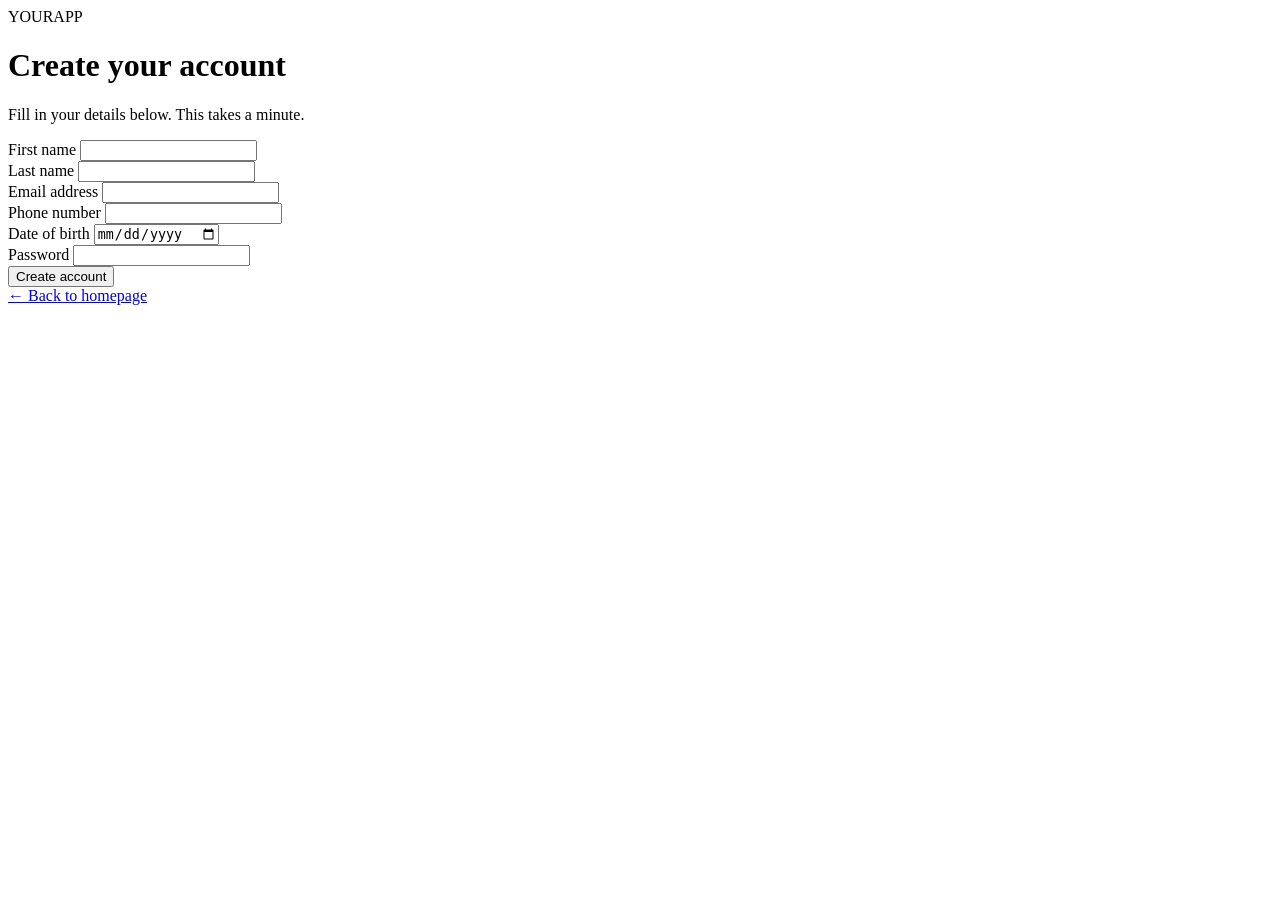
==== signup.html @ d9d36933 "Add signup form with user input fields" ====
<!DOCTYPE html>
<html lang="en">
<head>
<meta charset="UTF-8">
<meta name="viewport" content="width=device-width, initial-scale=1.0">
<title>Sign up</title>
<link rel="stylesheet" href="style.css">
</head>
<body>
  <div class="wrap">
    <div class="mark"><span class="dot"></span><span>YOURAPP</span></div>
    <div class="card">
      <h1>Create your account</h1>
      <p class="lede">Fill in your details below. This takes a minute.</p>

      <form id="signupForm">
        <div class="row-2">
          <div class="field">
            <label for="firstName">First name</label>
            <input type="text" id="firstName" name="firstName" required autocomplete="given-name">
          </div>
          <div class="field">
            <label for="lastName">Last name</label>
            <input type="text" id="lastName" name="lastName" required autocomplete="family-name">
          </div>
        </div>

        <div class="field">
          <label for="email">Email address</label>
          <input type="email" id="email" name="email" required autocomplete="email">
        </div>

        <div class="field">
          <label for="phone">Phone number</label>
          <input type="tel" id="phone" name="phone" autocomplete="tel">
        </div>

        <div class="field">
          <label for="dob">Date of birth</label>
          <input type="date" id="dob" name="dob">
        </div>

        <div class="field">
          <label for="password">Password</label>
          <input type="password" id="password" name="password" required autocomplete="new-password" minlength="6">
        </div>

        <button type="submit" class="btn btn-primary submit">Create account</button>
      </form>

      <a href="index.html" class="back-link">&larr; Back to homepage</a>
    </div>
  </div>

  <script>
    document.getElementById('signupForm').addEventListener('submit', function (e) {
      e.preventDefault();

      // No backend here — this just keeps the first name so the homepage
      // can greet you, then sends you back to the homepage.
      const firstName = document.getElementById('firstName').value.trim();
      if (firstName) {
        localStorage.setItem('userName', firstName);
      }

      window.location.href = 'index.html?signedup=1';
    });
  </script>
</body>
</html>
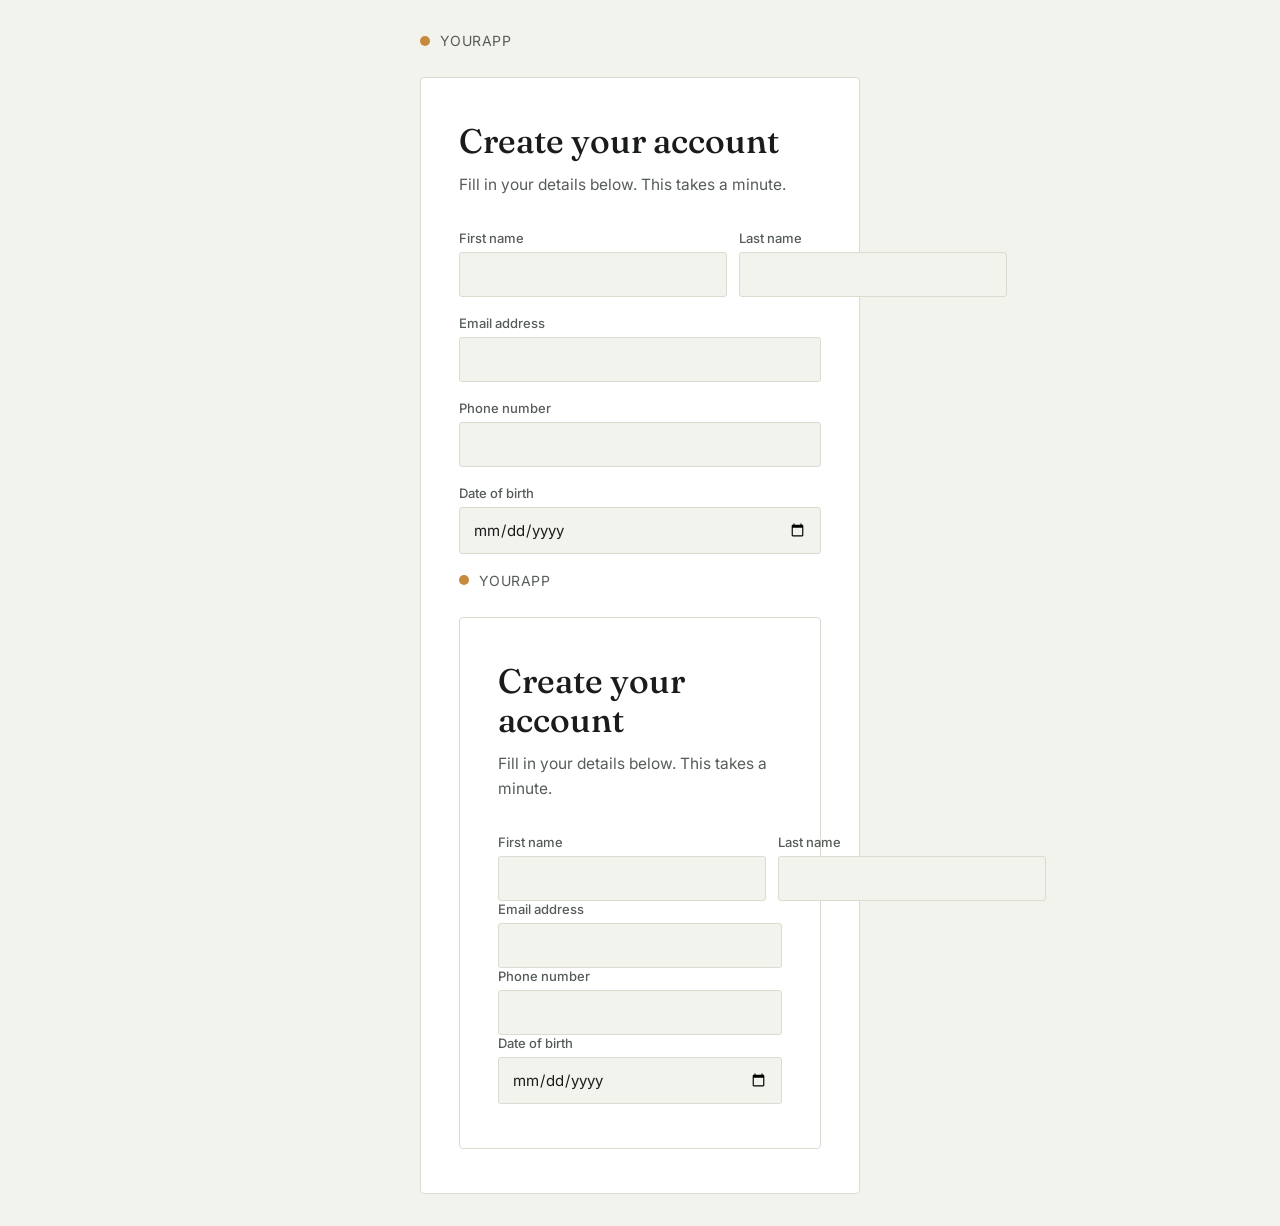
==== commit 3271b824: "Add signup.html file" ====
--- a/signup.html
+++ b/signup.html
@@ -1,4 +1,4 @@
-<!DOCTYPE html>
+<!DOCTYPE html><!DOCTYPE html>
 <html lang="en">
 <head>
 <meta charset="UTF-8">
@@ -40,31 +40,47 @@
           <input type="date" id="dob" name="dob">
         </div>
 
-        <div class="field">
-          <label for="password">Password</label>
-          <input type="password" id="password" name="password" required autocomplete="new-password" minlength="6">
+        <div class="fi>
+
+<html lang="en">
+<head>
+<meta charset="UTF-8">
+<meta name="viewport" content="width=device-width, initial-scale=1.0">
+<title>Sign up</title>
+<link rel="stylesheet" href="style.css">
+</head>
+<body>
+  <div class="wrap">
+    <div class="mark"><span class="dot"></span><span>YOURAPP</span></div>
+    <div class="card">
+      <h1>Create your account</h1>
+      <p class="lede">Fill in your details below. This takes a minute.</p>
+
+      <form id="signupForm">
+        <div class="row-2">
+          <div class="field">
+            <label for="firstName">First name</label>
+            <input type="text" id="firstName" name="firstName" required autocomplete="given-name">
+          </div>
+          <div class="field">
+            <label for="lastName">Last name</label>
+            <input type="text" id="lastName" name="lastName" required autocomplete="family-name">
+          </div>
         </div>
 
-        <button type="submit" class="btn btn-primary submit">Create account</button>
-      </form>
+        <div class="field">
+          <label for="email">Email address</label>
+          <input type="email" id="email" name="email" required autocomplete="email">
+        </div>
 
-      <a href="index.html" class="back-link">&larr; Back to homepage</a>
-    </div>
-  </div>
+        <div class="field">
+          <label for="phone">Phone number</label>
+          <input type="tel" id="phone" name="phone" autocomplete="tel">
+        </div>
 
-  <script>
-    document.getElementById('signupForm').addEventListener('submit', function (e) {
-      e.preventDefault();
+        <div class="field">
+          <label for="dob">Date of birth</label>
+          <input type="date" id="dob" name="dob">
+        </div>
 
-      // No backend here — this just keeps the first name so the homepage
-      // can greet you, then sends you back to the homepage.
-      const firstName = document.getElementById('firstName').value.trim();
-      if (firstName) {
-        localStorage.setItem('userName', firstName);
-      }
-
-      window.location.href = 'index.html?signedup=1';
-    });
-  </script>
-</body>
-</html>
+        <div class="fi>
--- a/style.css
+++ b/style.css
@@ -0,0 +1,191 @@
+@import url('https://fonts.googleapis.com/css2?family=Fraunces:opsz,wght@9..144,400;9..144,500;9..144,600&family=Inter:wght@400;500;600&display=swap');
+
+:root {
+  --paper: #f3f3ee;
+  --card: #ffffff;
+  --ink: #191c1a;
+  --ink-soft: #565d58;
+  --line: #dcdbd0;
+  --teal: #24534b;
+  --teal-dark: #163530;
+  --gold: #c68a3e;
+}
+
+* { box-sizing: border-box; }
+
+body {
+  margin: 0;
+  font-family: 'Inter', sans-serif;
+  background: var(--paper);
+  color: var(--ink);
+  min-height: 100vh;
+  display: flex;
+  align-items: center;
+  justify-content: center;
+  padding: 32px 20px;
+}
+
+.wrap {
+  width: 100%;
+  max-width: 440px;
+}
+
+.mark {
+  display: flex;
+  align-items: center;
+  gap: 10px;
+  margin-bottom: 28px;
+}
+
+.mark .dot {
+  width: 10px;
+  height: 10px;
+  border-radius: 50%;
+  background: var(--gold);
+}
+
+.mark span {
+  font-size: 14px;
+  letter-spacing: 0.03em;
+  color: var(--ink-soft);
+}
+
+.card {
+  background: var(--card);
+  border: 1px solid var(--line);
+  border-radius: 4px;
+  padding: 44px 38px;
+}
+
+h1 {
+  font-family: 'Fraunces', serif;
+  font-weight: 500;
+  font-size: 34px;
+  line-height: 1.15;
+  margin: 0 0 12px;
+}
+
+.lede {
+  color: var(--ink-soft);
+  font-size: 15.5px;
+  line-height: 1.6;
+  margin: 0 0 32px;
+}
+
+.home-lede {
+  color: var(--ink-soft);
+  font-size: 15.5px;
+  line-height: 1.6;
+  margin: 0 0 36px;
+  padding-bottom: 28px;
+  border-bottom: 1px solid var(--line);
+}
+
+.actions {
+  display: flex;
+  flex-direction: column;
+  gap: 12px;
+}
+
+.btn {
+  display: block;
+  width: 100%;
+  padding: 14px 18px;
+  border-radius: 3px;
+  border: 1px solid transparent;
+  font-family: 'Inter', sans-serif;
+  font-size: 15px;
+  font-weight: 500;
+  cursor: pointer;
+  text-align: center;
+  text-decoration: none;
+  transition: background 0.15s ease, border-color 0.15s ease, color 0.15s ease;
+}
+
+.btn-primary {
+  background: var(--teal);
+  color: #fdfdfb;
+}
+
+.btn-primary:hover { background: var(--teal-dark); }
+
+.btn-secondary {
+  background: transparent;
+  color: var(--ink);
+  border-color: var(--line);
+}
+
+.btn-secondary:hover { border-color: var(--ink); }
+
+form {
+  display: flex;
+  flex-direction: column;
+  gap: 18px;
+}
+
+.field {
+  display: flex;
+  flex-direction: column;
+  gap: 6px;
+}
+
+.field label {
+  font-size: 13px;
+  font-weight: 500;
+  color: var(--ink-soft);
+}
+
+.field input {
+  font-family: 'Inter', sans-serif;
+  font-size: 15px;
+  padding: 12px 13px;
+  border: 1px solid var(--line);
+  border-radius: 3px;
+  background: var(--paper);
+  color: var(--ink);
+  outline: none;
+}
+
+.field input:focus {
+  border-color: var(--teal);
+  background: var(--card);
+}
+
+.row-2 {
+  display: grid;
+  grid-template-columns: 1fr 1fr;
+  gap: 12px;
+}
+
+.submit {
+  margin-top: 8px;
+}
+
+.back-link {
+  display: inline-block;
+  margin-top: 22px;
+  font-size: 14px;
+  color: var(--ink-soft);
+  text-decoration: none;
+  border-bottom: 1px solid var(--line);
+}
+
+.back-link:hover { color: var(--ink); border-color: var(--ink); }
+
+.status {
+  background: #eef3ee;
+  border: 1px solid #cddccd;
+  color: var(--teal-dark);
+  padding: 14px 16px;
+  border-radius: 3px;
+  font-size: 14.5px;
+  margin-bottom: 28px;
+}
+
+@media (prefers-reduced-motion: no-preference) {
+  .card { animation: rise 0.35s ease; }
+  @keyframes rise {
+    from { opacity: 0; transform: translateY(6px); }
+    to { opacity: 1; transform: translateY(0); }
+  }
+}
--- a/style.css
+++ b/style.css
@@ -0,0 +1,191 @@
+@import url('https://fonts.googleapis.com/css2?family=Fraunces:opsz,wght@9..144,400;9..144,500;9..144,600&family=Inter:wght@400;500;600&display=swap');
+
+:root {
+  --paper: #f3f3ee;
+  --card: #ffffff;
+  --ink: #191c1a;
+  --ink-soft: #565d58;
+  --line: #dcdbd0;
+  --teal: #24534b;
+  --teal-dark: #163530;
+  --gold: #c68a3e;
+}
+
+* { box-sizing: border-box; }
+
+body {
+  margin: 0;
+  font-family: 'Inter', sans-serif;
+  background: var(--paper);
+  color: var(--ink);
+  min-height: 100vh;
+  display: flex;
+  align-items: center;
+  justify-content: center;
+  padding: 32px 20px;
+}
+
+.wrap {
+  width: 100%;
+  max-width: 440px;
+}
+
+.mark {
+  display: flex;
+  align-items: center;
+  gap: 10px;
+  margin-bottom: 28px;
+}
+
+.mark .dot {
+  width: 10px;
+  height: 10px;
+  border-radius: 50%;
+  background: var(--gold);
+}
+
+.mark span {
+  font-size: 14px;
+  letter-spacing: 0.03em;
+  color: var(--ink-soft);
+}
+
+.card {
+  background: var(--card);
+  border: 1px solid var(--line);
+  border-radius: 4px;
+  padding: 44px 38px;
+}
+
+h1 {
+  font-family: 'Fraunces', serif;
+  font-weight: 500;
+  font-size: 34px;
+  line-height: 1.15;
+  margin: 0 0 12px;
+}
+
+.lede {
+  color: var(--ink-soft);
+  font-size: 15.5px;
+  line-height: 1.6;
+  margin: 0 0 32px;
+}
+
+.home-lede {
+  color: var(--ink-soft);
+  font-size: 15.5px;
+  line-height: 1.6;
+  margin: 0 0 36px;
+  padding-bottom: 28px;
+  border-bottom: 1px solid var(--line);
+}
+
+.actions {
+  display: flex;
+  flex-direction: column;
+  gap: 12px;
+}
+
+.btn {
+  display: block;
+  width: 100%;
+  padding: 14px 18px;
+  border-radius: 3px;
+  border: 1px solid transparent;
+  font-family: 'Inter', sans-serif;
+  font-size: 15px;
+  font-weight: 500;
+  cursor: pointer;
+  text-align: center;
+  text-decoration: none;
+  transition: background 0.15s ease, border-color 0.15s ease, color 0.15s ease;
+}
+
+.btn-primary {
+  background: var(--teal);
+  color: #fdfdfb;
+}
+
+.btn-primary:hover { background: var(--teal-dark); }
+
+.btn-secondary {
+  background: transparent;
+  color: var(--ink);
+  border-color: var(--line);
+}
+
+.btn-secondary:hover { border-color: var(--ink); }
+
+form {
+  display: flex;
+  flex-direction: column;
+  gap: 18px;
+}
+
+.field {
+  display: flex;
+  flex-direction: column;
+  gap: 6px;
+}
+
+.field label {
+  font-size: 13px;
+  font-weight: 500;
+  color: var(--ink-soft);
+}
+
+.field input {
+  font-family: 'Inter', sans-serif;
+  font-size: 15px;
+  padding: 12px 13px;
+  border: 1px solid var(--line);
+  border-radius: 3px;
+  background: var(--paper);
+  color: var(--ink);
+  outline: none;
+}
+
+.field input:focus {
+  border-color: var(--teal);
+  background: var(--card);
+}
+
+.row-2 {
+  display: grid;
+  grid-template-columns: 1fr 1fr;
+  gap: 12px;
+}
+
+.submit {
+  margin-top: 8px;
+}
+
+.back-link {
+  display: inline-block;
+  margin-top: 22px;
+  font-size: 14px;
+  color: var(--ink-soft);
+  text-decoration: none;
+  border-bottom: 1px solid var(--line);
+}
+
+.back-link:hover { color: var(--ink); border-color: var(--ink); }
+
+.status {
+  background: #eef3ee;
+  border: 1px solid #cddccd;
+  color: var(--teal-dark);
+  padding: 14px 16px;
+  border-radius: 3px;
+  font-size: 14.5px;
+  margin-bottom: 28px;
+}
+
+@media (prefers-reduced-motion: no-preference) {
+  .card { animation: rise 0.35s ease; }
+  @keyframes rise {
+    from { opacity: 0; transform: translateY(6px); }
+    to { opacity: 1; transform: translateY(0); }
+  }
+}
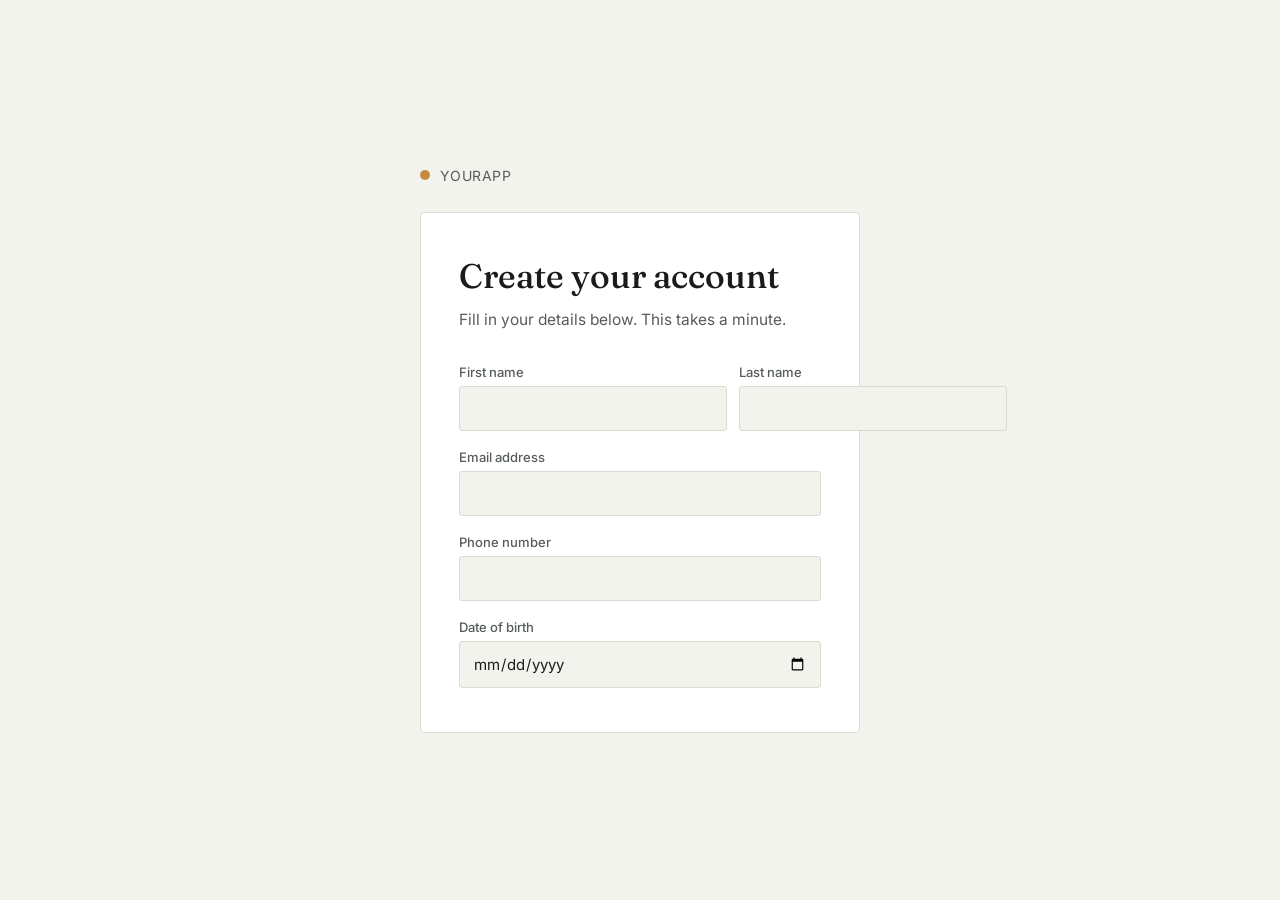
==== commit ec0dcbce: "Update signup.html" ====
--- a/signup.html
+++ b/signup.html
@@ -41,46 +41,3 @@
         </div>
 
         <div class="fi>
-
-<html lang="en">
-<head>
-<meta charset="UTF-8">
-<meta name="viewport" content="width=device-width, initial-scale=1.0">
-<title>Sign up</title>
-<link rel="stylesheet" href="style.css">
-</head>
-<body>
-  <div class="wrap">
-    <div class="mark"><span class="dot"></span><span>YOURAPP</span></div>
-    <div class="card">
-      <h1>Create your account</h1>
-      <p class="lede">Fill in your details below. This takes a minute.</p>
-
-      <form id="signupForm">
-        <div class="row-2">
-          <div class="field">
-            <label for="firstName">First name</label>
-            <input type="text" id="firstName" name="firstName" required autocomplete="given-name">
-          </div>
-          <div class="field">
-            <label for="lastName">Last name</label>
-            <input type="text" id="lastName" name="lastName" required autocomplete="family-name">
-          </div>
-        </div>
-
-        <div class="field">
-          <label for="email">Email address</label>
-          <input type="email" id="email" name="email" required autocomplete="email">
-        </div>
-
-        <div class="field">
-          <label for="phone">Phone number</label>
-          <input type="tel" id="phone" name="phone" autocomplete="tel">
-        </div>
-
-        <div class="field">
-          <label for="dob">Date of birth</label>
-          <input type="date" id="dob" name="dob">
-        </div>
-
-        <div class="fi>
